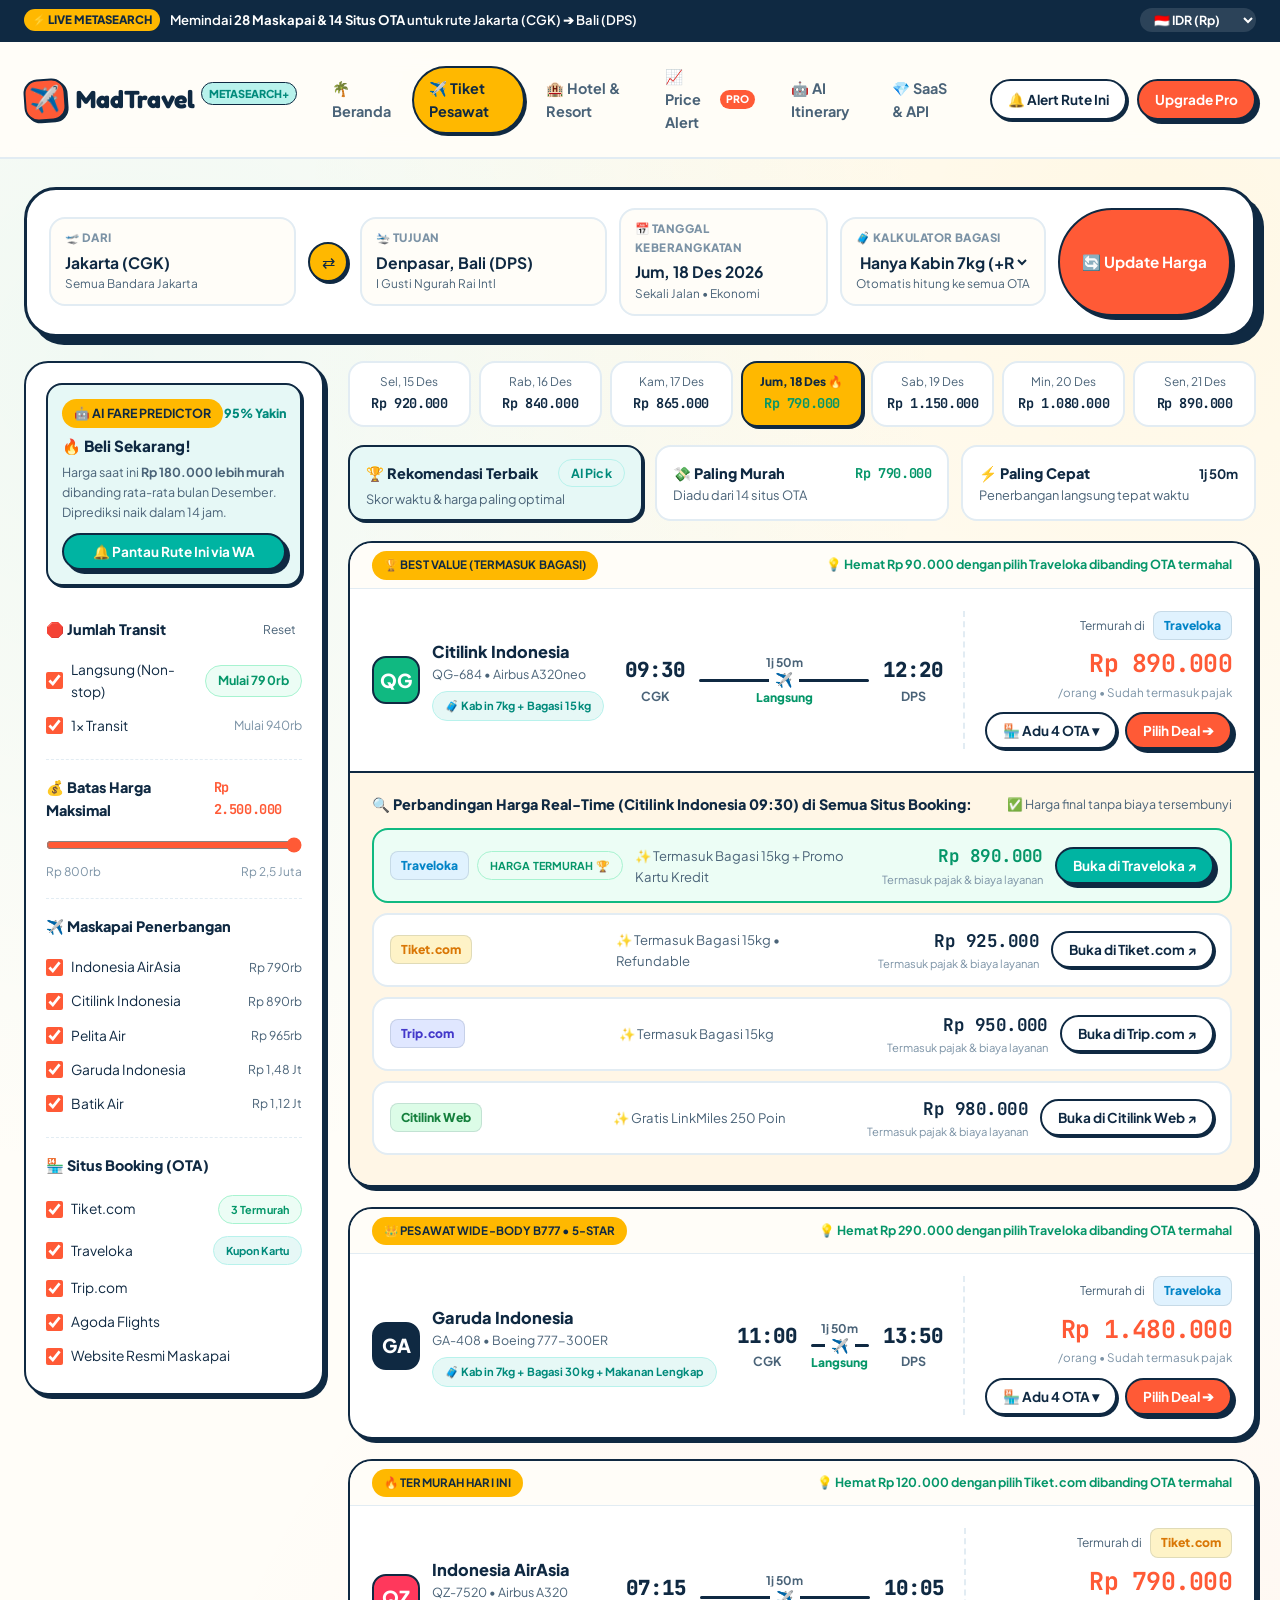
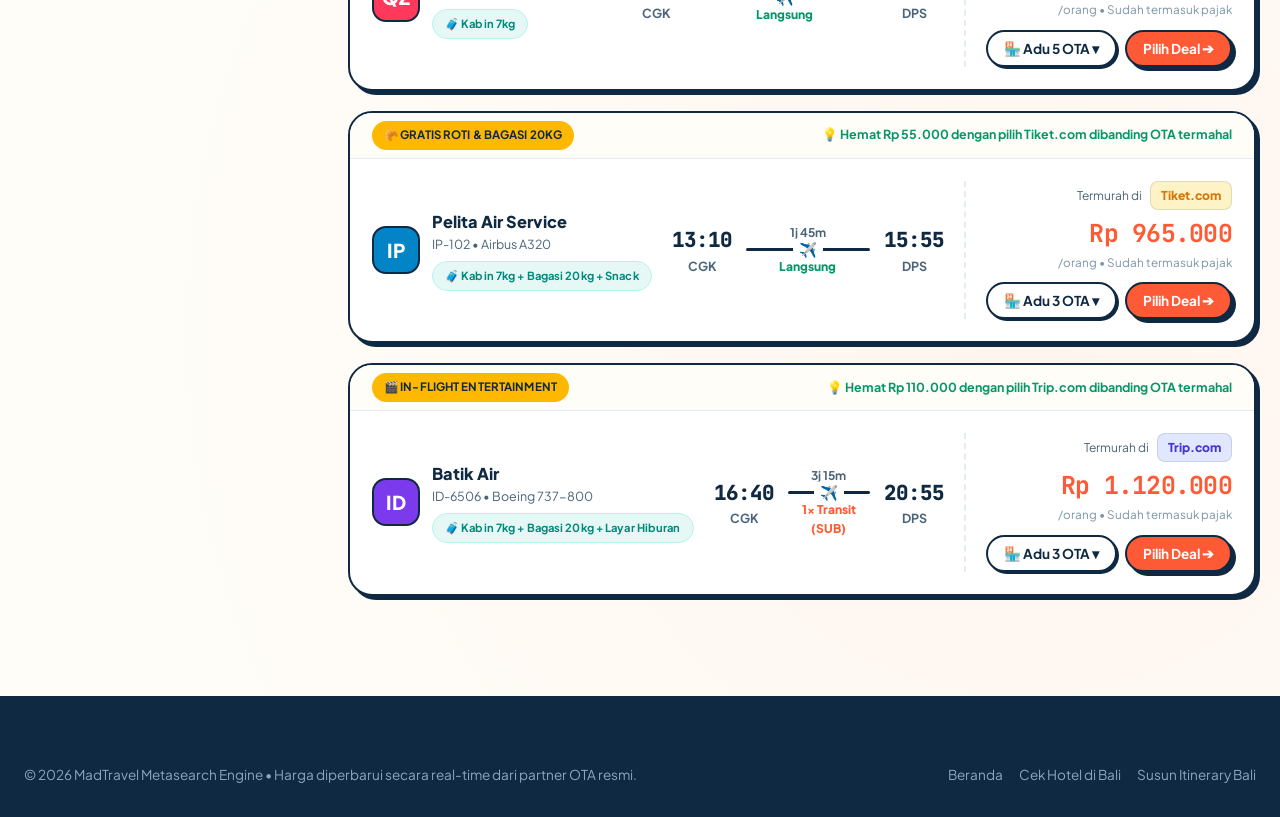
==== flights.html @ 768f6051 "feat: initial complete design of MadTravel SaaS Metasearch (Soft Neo-Brutalism & Tropical Bento UI)" ====
<!DOCTYPE html>
<html lang="id">
<head>
  <meta charset="UTF-8" />
  <meta name="viewport" content="width=device-width, initial-scale=1.0" />
  <title>Bandingkan Tiket Pesawat (Jakarta ➔ Bali) — MadTravel Metasearch</title>
  <link rel="stylesheet" href="assets/css/style.css" />
  <style>
    .flights-layout {
      display: grid;
      grid-template-columns: 300px 1fr;
      gap: 24px;
      align-items: start;
      margin-top: 24px;
    }

    /* Filter Sidebar */
    .filter-sidebar {
      background: var(--bg-card);
      border: 2px solid var(--border-bold);
      border-radius: var(--radius-lg);
      box-shadow: var(--shadow-pop);
      padding: 20px;
      position: sticky;
      top: 90px;
    }

    .filter-group {
      padding: 16px 0;
      border-bottom: 1.5px dashed var(--border-color);
    }

    .filter-group:last-child {
      border-bottom: none;
      padding-bottom: 0;
    }

    .filter-title {
      font-weight: 800;
      font-size: 0.9rem;
      margin-bottom: 12px;
      display: flex;
      justify-content: space-between;
      align-items: center;
    }

    .check-row {
      display: flex;
      align-items: center;
      justify-content: space-between;
      padding: 6px 0;
      font-size: 0.86rem;
      cursor: pointer;
    }

    .check-row input[type="checkbox"] {
      width: 17px;
      height: 17px;
      accent-color: var(--coral);
      cursor: pointer;
    }

    /* Date Price Ribbon */
    .date-strip {
      display: grid;
      grid-template-columns: repeat(7, 1fr);
      gap: 8px;
      margin-bottom: 18px;
    }

    .date-pill {
      background: var(--bg-card);
      border: 2px solid var(--border-color);
      border-radius: var(--radius-md);
      padding: 10px 8px;
      text-align: center;
      cursor: pointer;
      transition: var(--transition);
    }

    .date-pill:hover {
      border-color: var(--border-bold);
      transform: translateY(-2px);
    }

    .date-pill.active {
      background: var(--sunny);
      border-color: var(--border-bold);
      box-shadow: var(--shadow-pop-sm);
    }

    /* Sort Tabs */
    .sort-bar {
      display: grid;
      grid-template-columns: repeat(3, 1fr);
      gap: 12px;
      margin-bottom: 20px;
    }

    .sort-card {
      background: var(--bg-card);
      border: 2px solid var(--border-color);
      border-radius: var(--radius-md);
      padding: 12px 16px;
      cursor: pointer;
      transition: var(--transition);
      text-align: left;
    }

    .sort-card.active {
      background: var(--bg-ocean-tint);
      border: 2px solid var(--border-bold);
      box-shadow: var(--shadow-pop-sm);
    }

    /* Flight Result Card */
    .flight-card {
      background: var(--bg-card);
      border: 2px solid var(--border-bold);
      border-radius: var(--radius-lg);
      box-shadow: var(--shadow-pop);
      margin-bottom: 20px;
      overflow: hidden;
      transition: var(--transition-smooth);
    }

    .flight-main {
      display: grid;
      grid-template-columns: 1.1fr 1.5fr 1.2fr;
      gap: 20px;
      padding: 22px;
      align-items: center;
    }

    .airline-logo-box {
      width: 48px;
      height: 48px;
      border-radius: 14px;
      border: 2px solid var(--border-bold);
      display: flex;
      align-items: center;
      justify-content: center;
      font-weight: 800;
      font-size: 1.2rem;
      flex-shrink: 0;
    }

    .route-timeline {
      display: flex;
      align-items: center;
      gap: 14px;
    }

    .route-line {
      flex: 1;
      text-align: center;
      position: relative;
    }

    .route-line-bar {
      height: 3px;
      background: var(--border-bold);
      border-radius: 99px;
      position: relative;
      margin: 6px 0;
    }

    .route-line-bar::after {
      content: '✈️';
      position: absolute;
      top: 50%;
      left: 50%;
      transform: translate(-50%, -50%);
      background: var(--bg-card);
      padding: 0 6px;
      font-size: 0.9rem;
    }

    .ota-deal-box {
      border-left: 2px dashed var(--border-color);
      padding-left: 20px;
      display: flex;
      flex-direction: column;
      align-items: flex-end;
      justify-content: center;
    }

    /* Expandable Multi-OTA Matrix Drawer */
    .ota-drawer {
      display: none;
      background: var(--bg-sand-alt);
      border-top: 2px solid var(--border-bold);
      padding: 20px 22px;
    }

    .ota-drawer.open {
      display: block;
    }

    .ota-matrix-row {
      background: var(--bg-card);
      border: 2px solid var(--border-color);
      border-radius: var(--radius-md);
      padding: 12px 16px;
      display: grid;
      grid-template-columns: 1.2fr 1.3fr 1fr auto;
      align-items: center;
      gap: 12px;
      margin-bottom: 10px;
    }

    .ota-matrix-row.cheapest {
      border-color: var(--lime);
      background: var(--bg-lime-tint);
    }

    @media (max-width: 980px) {
      .flights-layout {
        grid-template-columns: 1fr;
      }
      .filter-sidebar {
        position: static;
      }
      .flight-main {
        grid-template-columns: 1fr;
      }
      .ota-deal-box {
        border-left: none;
        border-top: 2px dashed var(--border-color);
        padding-left: 0;
        padding-top: 16px;
        align-items: stretch;
      }
      .date-strip {
        grid-template-columns: repeat(4, 1fr);
      }
      .ota-matrix-row {
        grid-template-columns: 1fr;
      }
    }
  </style>
</head>
<body>

  <!-- Top Bar -->
  <div class="top-promo-bar">
    <div class="container top-promo-inner">
      <div class="promo-ticker">
        <span class="promo-pill">⚡ LIVE METASEARCH</span>
        <span>Memindai <strong>28 Maskapai & 14 Situs OTA</strong> untuk rute Jakarta (CGK) ➔ Bali (DPS)</span>
      </div>
      <div class="top-promo-utils">
        <select class="util-select currency-selector" aria-label="Pilih Mata Uang">
          <option value="IDR">🇮🇩 IDR (Rp)</option>
          <option value="USD">🇺🇸 USD ($)</option>
          <option value="SGD">🇸🇬 SGD (S$)</option>
          <option value="MYR">🇲🇾 MYR (RM)</option>
        </select>
      </div>
    </div>
  </div>

  <!-- Navbar -->
  <header class="navbar">
    <div class="container navbar-inner">
      <a href="index.html" class="brand-logo">
        <div class="brand-icon">✈️</div>
        <span>MadTravel</span>
        <span class="brand-tag">METASEARCH+</span>
      </a>

      <nav class="nav-links" id="nav-links">
        <a href="index.html" class="nav-link">🌴 Beranda</a>
        <a href="flights.html" class="nav-link active">✈️ Tiket Pesawat</a>
        <a href="hotels.html" class="nav-link">🏨 Hotel & Resort</a>
        <a href="price-alerts.html" class="nav-link">📈 Price Alert <span class="nav-badge">PRO</span></a>
        <a href="ai-planner.html" class="nav-link">🤖 AI Itinerary</a>
        <a href="pricing.html" class="nav-link">💎 SaaS & API</a>
      </nav>

      <div class="nav-actions">
        <a href="price-alerts.html" class="btn btn-outline btn-sm">🔔 Alert Rute Ini</a>
        <a href="pricing.html" class="btn btn-primary btn-sm">Upgrade Pro</a>
        <button class="mobile-menu-btn" id="mobile-menu-btn">☰</button>
      </div>
    </div>
  </header>

  <main class="container" style="padding-top: 28px;">
    <!-- Compact Modify Search Header -->
    <div class="metasearch-box" style="padding: 18px 22px;">
      <form id="flight-search-form" onsubmit="event.preventDefault(); showToast('Memperbarui Metasearch...', 'Harga terbaru dari 14 OTA berhasil disinkronkan!', 'turquoise');">
        <div class="search-Input-grid">
          <div class="search-field">
            <div class="search-field-label">🛫 Dari</div>
            <input type="text" class="search-field-input" data-field="origin" value="Jakarta (CGK)" />
            <div class="search-field-sub" data-sub="origin">Semua Bandara Jakarta</div>
          </div>
          <button type="button" class="swap-route-btn" title="Tukar Rute">⇄</button>
          <div class="search-field">
            <div class="search-field-label">🛬 Tujuan</div>
            <input type="text" class="search-field-input" data-field="destination" value="Denpasar, Bali (DPS)" />
            <div class="search-field-sub" data-sub="destination">I Gusti Ngurah Rai Intl</div>
          </div>
          <div class="search-field">
            <div class="search-field-label">📅 Tanggal Keberangkatan</div>
            <input type="text" class="search-field-input" value="Jum, 18 Des 2026" />
            <div class="search-field-sub">Sekali Jalan • Ekonomi</div>
          </div>
          <div class="search-field">
            <div class="search-field-label">🧳 Kalkulator Bagasi</div>
            <select id="baggage-select" class="search-field-input" style="background:transparent; cursor:pointer;">
              <option value="0">Hanya Kabin 7kg (+Rp 0)</option>
              <option value="185000">Tambah Bagasi 20kg (+Rp 185rb)</option>
              <option value="310000">Tambah Bagasi 30kg (+Rp 310rb)</option>
            </select>
            <div class="search-field-sub">Otomatis hitung ke semua OTA</div>
          </div>
          <button type="submit" class="btn btn-primary" style="height: 100%; min-height: 62px;">🔄 Update Harga</button>
        </div>
      </form>
    </div>

    <div class="flights-layout">
      <!-- Left Filter Sidebar -->
      <aside class="filter-sidebar">
        <!-- AI Buy or Wait Predictor Card -->
        <div style="background: var(--bg-ocean-tint); border: 2px solid var(--border-bold); border-radius: var(--radius-md); padding: 14px; margin-bottom: 16px; box-shadow: var(--shadow-pop-sm);">
          <div class="flex items-center justify-between" style="margin-bottom: 6px;">
            <span class="badge badge-sunny">🤖 AI FARE PREDICTOR</span>
            <span style="font-weight: 800; font-size: 0.78rem; color: var(--turquoise-dark);">95% Yakin</span>
          </div>
          <div style="font-weight: 800; font-size: 0.95rem; margin-bottom: 4px;">🔥 Beli Sekarang!</div>
          <p style="font-size: 0.78rem; color: var(--text-slate); margin-bottom: 10px;">
            Harga saat ini <strong>Rp 180.000 lebih murah</strong> dibanding rata-rata bulan Desember. Diprediksi naik dalam 14 jam.
          </p>
          <button class="btn btn-turquoise btn-sm" style="width: 100%;" onclick="showToast('WhatsApp Alert Aktif!', 'Kami akan memberi tahu Anda jika harga rute CGK-DPS berubah.', 'lime')">
            🔔 Pantau Rute Ini via WA
          </button>
        </div>

        <!-- Filter: Transit -->
        <div class="filter-group">
          <div class="filter-title">
            <span>🛑 Jumlah Transit</span>
            <button class="btn-ghost" style="font-size: 0.75rem; padding: 2px 6px;" onclick="resetFlightFilters()">Reset</button>
          </div>
          <label class="check-row">
            <span class="flex items-center gap-2"><input type="checkbox" class="filter-stop" value="direct" checked /> Langsung (Non-stop)</span>
            <span class="badge badge-lime">Mulai 790rb</span>
          </label>
          <label class="check-row">
            <span class="flex items-center gap-2"><input type="checkbox" class="filter-stop" value="1stop" checked /> 1x Transit</span>
            <span style="font-size: 0.78rem; color: var(--text-muted);">Mulai 940rb</span>
          </label>
        </div>

        <!-- Filter: Max Price Range -->
        <div class="filter-group">
          <div class="filter-title">
            <span>💰 Batas Harga Maksimal</span>
            <span id="price-slider-label" class="text-price" style="color: var(--coral); font-size: 0.85rem;">Rp 2.500.000</span>
          </div>
          <input type="range" id="price-range-slider" min="800000" max="2500000" step="50000" value="2500000" style="width: 100%; accent-color: var(--coral); cursor: pointer;" />
          <div class="flex justify-between" style="font-size: 0.74rem; color: var(--text-muted); margin-top: 4px;">
            <span>Rp 800rb</span>
            <span>Rp 2,5 Juta</span>
          </div>
        </div>

        <!-- Filter: Airlines -->
        <div class="filter-group">
          <div class="filter-title">✈️ Maskapai Penerbangan</div>
          <label class="check-row">
            <span class="flex items-center gap-2"><input type="checkbox" class="filter-airline" value="AirAsia" checked /> Indonesia AirAsia</span>
            <span style="font-size: 0.76rem; color: var(--text-slate);">Rp 790rb</span>
          </label>
          <label class="check-row">
            <span class="flex items-center gap-2"><input type="checkbox" class="filter-airline" value="Citilink" checked /> Citilink Indonesia</span>
            <span style="font-size: 0.76rem; color: var(--text-slate);">Rp 890rb</span>
          </label>
          <label class="check-row">
            <span class="flex items-center gap-2"><input type="checkbox" class="filter-airline" value="Pelita" checked /> Pelita Air</span>
            <span style="font-size: 0.76rem; color: var(--text-slate);">Rp 965rb</span>
          </label>
          <label class="check-row">
            <span class="flex items-center gap-2"><input type="checkbox" class="filter-airline" value="Garuda" checked /> Garuda Indonesia</span>
            <span style="font-size: 0.76rem; color: var(--text-slate);">Rp 1,48 Jt</span>
          </label>
          <label class="check-row">
            <span class="flex items-center gap-2"><input type="checkbox" class="filter-airline" value="Batik" checked /> Batik Air</span>
            <span style="font-size: 0.76rem; color: var(--text-slate);">Rp 1,12 Jt</span>
          </label>
        </div>

        <!-- Filter: Situs OTA -->
        <div class="filter-group">
          <div class="filter-title">🏪 Situs Booking (OTA)</div>
          <label class="check-row">
            <span class="flex items-center gap-2"><input type="checkbox" checked /> Tiket.com</span>
            <span class="badge badge-lime" style="font-size:0.68rem;">3 Termurah</span>
          </label>
          <label class="check-row">
            <span class="flex items-center gap-2"><input type="checkbox" checked /> Traveloka</span>
            <span class="badge badge-turquoise" style="font-size:0.68rem;">Kupon Kartu</span>
          </label>
          <label class="check-row">
            <span class="flex items-center gap-2"><input type="checkbox" checked /> Trip.com</span>
          </label>
          <label class="check-row">
            <span class="flex items-center gap-2"><input type="checkbox" checked /> Agoda Flights</span>
          </label>
          <label class="check-row">
            <span class="flex items-center gap-2"><input type="checkbox" checked /> Website Resmi Maskapai</span>
          </label>
        </div>
      </aside>

      <!-- Right Main Results Column -->
      <section>
        <!-- 7-Day Cheapest Date Ribbon -->
        <div class="date-strip" id="date-strip">
          <div class="date-pill" onclick="selectDatePill(this)">
            <div style="font-size: 0.74rem; color: var(--text-slate);">Sel, 15 Des</div>
            <div class="text-price" style="font-size: 0.85rem; margin-top: 2px;" data-idr="920000">Rp 920.000</div>
          </div>
          <div class="date-pill" onclick="selectDatePill(this)">
            <div style="font-size: 0.74rem; color: var(--text-slate);">Rab, 16 Des</div>
            <div class="text-price" style="font-size: 0.85rem; margin-top: 2px;" data-idr="840000">Rp 840.000</div>
          </div>
          <div class="date-pill" onclick="selectDatePill(this)">
            <div style="font-size: 0.74rem; color: var(--text-slate);">Kam, 17 Des</div>
            <div class="text-price" style="font-size: 0.85rem; margin-top: 2px;" data-idr="865000">Rp 865.000</div>
          </div>
          <div class="date-pill active" onclick="selectDatePill(this)">
            <div style="font-size: 0.74rem; font-weight: 800;">Jum, 18 Des 🔥</div>
            <div class="text-price" style="font-size: 0.85rem; color: var(--lime-dark); margin-top: 2px;" data-idr="790000">Rp 790.000</div>
          </div>
          <div class="date-pill" onclick="selectDatePill(this)">
            <div style="font-size: 0.74rem; color: var(--text-slate);">Sab, 19 Des</div>
            <div class="text-price" style="font-size: 0.85rem; margin-top: 2px;" data-idr="1150000">Rp 1.150.000</div>
          </div>
          <div class="date-pill" onclick="selectDatePill(this)">
            <div style="font-size: 0.74rem; color: var(--text-slate);">Min, 20 Des</div>
            <div class="text-price" style="font-size: 0.85rem; margin-top: 2px;" data-idr="1080000">Rp 1.080.000</div>
          </div>
          <div class="date-pill" onclick="selectDatePill(this)">
            <div style="font-size: 0.74rem; color: var(--text-slate);">Sen, 21 Des</div>
            <div class="text-price" style="font-size: 0.85rem; margin-top: 2px;" data-idr="890000">Rp 890.000</div>
          </div>
        </div>

        <!-- Sort Cards (Termurah / Terbaik / Tercepat) -->
        <div class="sort-bar">
          <button class="sort-card active" data-sort="best" onclick="sortFlights('best', this)">
            <div class="flex justify-between items-center">
              <span style="font-weight: 800; font-size: 0.9rem;">🏆 Rekomendasi Terbaik</span>
              <span class="badge badge-turquoise">AI Pick</span>
            </div>
            <div style="font-size: 0.8rem; color: var(--text-slate); margin-top: 4px;">Skor waktu & harga paling optimal</div>
          </button>

          <button class="sort-card" data-sort="cheapest" onclick="sortFlights('cheapest', this)">
            <div class="flex justify-between items-center">
              <span style="font-weight: 800; font-size: 0.9rem;">💸 Paling Murah</span>
              <span class="text-price" style="color: var(--lime-dark); font-size: 0.85rem;" data-idr="790000">Rp 790.000</span>
            </div>
            <div style="font-size: 0.8rem; color: var(--text-slate); margin-top: 4px;">Diadu dari 14 situs OTA</div>
          </button>

          <button class="sort-card" data-sort="fastest" onclick="sortFlights('fastest', this)">
            <div class="flex justify-between items-center">
              <span style="font-weight: 800; font-size: 0.9rem;">⚡ Paling Cepat</span>
              <span style="font-weight: 700; font-size: 0.82rem;">1j 50m</span>
            </div>
            <div style="font-size: 0.8rem; color: var(--text-slate); margin-top: 4px;">Penerbangan langsung tepat waktu</div>
          </button>
        </div>

        <!-- Dynamic Flight Cards Container -->
        <div id="flight-results-list"></div>
      </section>
    </div>
  </main>

  <footer class="footer">
    <div class="container footer-bottom" style="border-top: none; padding-top: 0;">
      <div>© 2026 MadTravel Metasearch Engine • Harga diperbarui secara real-time dari partner OTA resmi.</div>
      <div class="flex gap-4">
        <a href="index.html">Beranda</a>
        <a href="hotels.html">Cek Hotel di Bali</a>
        <a href="ai-planner.html">Susun Itinerary Bali</a>
      </div>
    </div>
  </footer>

  <script src="assets/js/app.js"></script>
  <script>
    const flightsCatalog = [
      {
        id: 'fl-1',
        airline: 'AirAsia',
        airlineFull: 'Indonesia AirAsia',
        flightCode: 'QZ-7520 • Airbus A320',
        badgeColor: '#FF385C',
        logoText: 'QZ',
        depTime: '07:15',
        arrTime: '10:05',
        durationMin: 110,
        durationText: '1j 50m',
        stopType: 'direct',
        stopText: 'Langsung',
        baggageIncluded: 'Kabin 7kg',
        score: 96,
        tag: '🔥 TERMURAH HARI INI',
        otas: [
          { name: 'Tiket.com', style: 'ota-tiket', basePrice: 790000, perk: 'Gratis Kupon TixPoint + Instan e-Tiket', cheapest: true },
          { name: 'AirAsia MOVE', style: 'ota-direct', basePrice: 815000, perk: 'Harga Resmi Maskapai • Bisa Pilih Kursi' },
          { name: 'Traveloka', style: 'ota-traveloka', basePrice: 845000, perk: 'Bisa PayLater & Cicilan 0%' },
          { name: 'Trip.com', style: 'ota-trip', basePrice: 880000, perk: 'Termasuk Asuransi Keterlambatan' },
          { name: 'Agoda Flights', style: 'ota-agoda', basePrice: 910000, perk: 'Diskon Bundling Hotel Bali 15%' }
        ]
      },
      {
        id: 'fl-2',
        airline: 'Citilink',
        airlineFull: 'Citilink Indonesia',
        flightCode: 'QG-684 • Airbus A320neo',
        badgeColor: '#10B981',
        logoText: 'QG',
        depTime: '09:30',
        arrTime: '12:20',
        durationMin: 110,
        durationText: '1j 50m',
        stopType: 'direct',
        stopText: 'Langsung',
        baggageIncluded: 'Kabin 7kg + Bagasi 15kg',
        score: 99,
        tag: '🏆 BEST VALUE (TERMASUK BAGASI)',
        otas: [
          { name: 'Traveloka', style: 'ota-traveloka', basePrice: 890000, perk: 'Termasuk Bagasi 15kg + Promo Kartu Kredit', cheapest: true },
          { name: 'Tiket.com', style: 'ota-tiket', basePrice: 925000, perk: 'Termasuk Bagasi 15kg • Refundable' },
          { name: 'Trip.com', style: 'ota-trip', basePrice: 950000, perk: 'Termasuk Bagasi 15kg' },
          { name: 'Citilink Web', style: 'ota-direct', basePrice: 980000, perk: 'Gratis LinkMiles 250 Poin' }
        ]
      },
      {
        id: 'fl-3',
        airline: 'Pelita',
        airlineFull: 'Pelita Air Service',
        flightCode: 'IP-102 • Airbus A320',
        badgeColor: '#0284C7',
        logoText: 'IP',
        depTime: '13:10',
        arrTime: '15:55',
        durationMin: 105,
        durationText: '1j 45m',
        stopType: 'direct',
        stopText: 'Langsung',
        baggageIncluded: 'Kabin 7kg + Bagasi 20kg + Snack',
        score: 95,
        tag: '🥐 GRATIS ROTI & BAGASI 20KG',
        otas: [
          { name: 'Tiket.com', style: 'ota-tiket', basePrice: 965000, perk: 'Termasuk Bagasi 20kg + Snack Hangat', cheapest: true },
          { name: 'Traveloka', style: 'ota-traveloka', basePrice: 990000, perk: 'Termasuk Bagasi 20kg + Reschedule Mudah' },
          { name: 'Pelita Direct', style: 'ota-direct', basePrice: 1020000, perk: 'Bebas Pilih Kursi Baris Depan' }
        ]
      },
      {
        id: 'fl-4',
        airline: 'Batik',
        airlineFull: 'Batik Air',
        flightCode: 'ID-6506 • Boeing 737-800',
        badgeColor: '#7C3AED',
        logoText: 'ID',
        depTime: '16:40',
        arrTime: '20:55',
        durationMin: 195,
        durationText: '3j 15m',
        stopType: '1stop',
        stopText: '1x Transit (SUB)',
        baggageIncluded: 'Kabin 7kg + Bagasi 20kg + Layar Hiburan',
        score: 84,
        tag: '🎬 IN-FLIGHT ENTERTAINMENT',
        otas: [
          { name: 'Trip.com', style: 'ota-trip', basePrice: 1120000, perk: 'Harga Promo Flash Sale Sore', cheapest: true },
          { name: 'Traveloka', style: 'ota-traveloka', basePrice: 1185000, perk: 'Termasuk Bagasi 20kg' },
          { name: 'Agoda Flights', style: 'ota-agoda', basePrice: 1230000, perk: 'Cashback AgodaCash Rp 50rb' }
        ]
      },
      {
        id: 'fl-5',
        airline: 'Garuda',
        airlineFull: 'Garuda Indonesia',
        flightCode: 'GA-408 • Boeing 777-300ER',
        badgeColor: '#0F2942',
        logoText: 'GA',
        depTime: '11:00',
        arrTime: '13:50',
        durationMin: 110,
        durationText: '1j 50m',
        stopType: 'direct',
        stopText: 'Langsung',
        baggageIncluded: 'Kabin 7kg + Bagasi 30kg + Makanan Lengkap',
        score: 98,
        tag: '👑 PESAWAT WIDE-BODY B777 • 5-STAR',
        otas: [
          { name: 'Traveloka', style: 'ota-traveloka', basePrice: 1480000, perk: 'Hemat Rp 290rb dari Harga Normal!', cheapest: true },
          { name: 'Garuda Direct', style: 'ota-direct', basePrice: 1560000, perk: '+800 GarudaMiles • Bebas Pilih Kursi' },
          { name: 'Tiket.com', style: 'ota-tiket', basePrice: 1595000, perk: 'Gratis Akses Lounge Bandara CGK' },
          { name: 'Trip.com', style: 'ota-trip', basePrice: 1770000, perk: 'Full Refundable Ticket' }
        ]
      }
    ];

    let currentSort = 'best';

    function renderFlights() {
      const container = document.getElementById('flight-results-list');
      if (!container) return;

      const baggageAdd = parseInt(document.getElementById('baggage-select')?.value || '0', 10);
      const maxPrice = parseInt(document.getElementById('price-range-slider')?.value || '2500000', 10);
      const checkedStops = Array.from(document.querySelectorAll('.filter-stop:checked')).map(i => i.value);
      const checkedAirlines = Array.from(document.querySelectorAll('.filter-airline:checked')).map(i => i.value);

      let filtered = flightsCatalog.filter(fl => {
        const lowest = fl.otas[0].basePrice + baggageAdd;
        return lowest <= maxPrice &&
               checkedStops.includes(fl.stopType) &&
               checkedAirlines.includes(fl.airline);
      });

      if (currentSort === 'cheapest') {
        filtered.sort((a, b) => a.otas[0].basePrice - b.otas[0].basePrice);
      } else if (currentSort === 'fastest') {
        filtered.sort((a, b) => a.durationMin - b.durationMin);
      } else {
        filtered.sort((a, b) => b.score - a.score);
      }

      if (filtered.length === 0) {
        container.innerHTML = `
          <div class="card-pop" style="text-align:center; padding: 48px 24px;">
            <div style="font-size: 3rem;">🏖️</div>
            <h3 class="title-h3" style="margin: 10px 0;">Tidak Ada Penerbangan yang Sesuai Filter</h3>
            <p style="color: var(--text-slate); margin-bottom: 18px;">Coba naikkan batas harga maksimal atau aktifkan kembali semua maskapai.</p>
            <button class="btn btn-primary btn-sm" onclick="resetFlightFilters()">Reset Semua Filter</button>
          </div>
        `;
        return;
      }

      container.innerHTML = filtered.map((fl, idx) => {
        const bestOta = fl.otas[0];
        const highestOta = fl.otas[fl.otas.length - 1];
        const lowestTotal = bestOta.basePrice + baggageAdd;
        const savings = (highestOta.basePrice - bestOta.basePrice);

        return `
          <article class="flight-card">
            <div style="background: var(--bg-sand); border-bottom: 1.5px solid var(--border-color); padding: 8px 22px; display: flex; justify-content: space-between; align-items: center; flex-wrap: wrap; gap: 8px;">
              <span class="badge badge-sunny" style="font-size: 0.72rem;">${fl.tag}</span>
              <span style="font-size: 0.78rem; font-weight: 700; color: var(--lime-dark);">
                💡 Hemat <strong>${formatMoney(savings)}</strong> dengan pilih ${bestOta.name} dibanding OTA termahal
              </span>
            </div>

            <div class="flight-main">
              <!-- Airline Info -->
              <div class="flex items-center gap-3">
                <div class="airline-logo-box" style="background: ${fl.badgeColor}; color: white;">
                  ${fl.logoText}
                </div>
                <div>
                  <div style="font-weight: 800; font-size: 1.02rem;">${fl.airlineFull}</div>
                  <div style="font-size: 0.78rem; color: var(--text-slate);">${fl.flightCode}</div>
                  <div class="badge badge-turquoise" style="margin-top: 6px; font-size: 0.7rem;">🧳 ${fl.baggageIncluded}</div>
                </div>
              </div>

              <!-- Timeline -->
              <div class="route-timeline">
                <div style="text-align: center;">
                  <div style="font-family: var(--font-mono); font-size: 1.3rem; font-weight: 800;">${fl.depTime}</div>
                  <div style="font-size: 0.78rem; font-weight: 700; color: var(--text-slate);">CGK</div>
                </div>

                <div class="route-line">
                  <div style="font-size: 0.75rem; font-weight: 700; color: var(--text-slate);">${fl.durationText}</div>
                  <div class="route-line-bar"></div>
                  <div style="font-size: 0.75rem; font-weight: 800; color: ${fl.stopType === 'direct' ? 'var(--lime-dark)' : 'var(--coral)'};">
                    ${fl.stopText}
                  </div>
                </div>

                <div style="text-align: center;">
                  <div style="font-family: var(--font-mono); font-size: 1.3rem; font-weight: 800;">${fl.arrTime}</div>
                  <div style="font-size: 0.78rem; font-weight: 700; color: var(--text-slate);">DPS</div>
                </div>
              </div>

              <!-- Best OTA Deal & Compare Button -->
              <div class="ota-deal-box">
                <div class="flex items-center gap-2" style="margin-bottom: 4px;">
                  <span style="font-size: 0.75rem; color: var(--text-slate);">Termurah di</span>
                  <span class="ota-badge ${bestOta.style}">${bestOta.name}</span>
                </div>
                <div class="text-price" style="font-size: 1.55rem; color: var(--coral);" data-idr="${lowestTotal}">
                  ${formatMoney(lowestTotal)}
                </div>
                <div style="font-size: 0.73rem; color: var(--text-muted); margin-bottom: 10px;">
                  /orang • Sudah termasuk pajak ${baggageAdd > 0 ? '& bagasi ekstra' : ''}
                </div>
                <div class="flex gap-2" style="width: 100%; justify-content: flex-end;">
                  <button class="btn btn-outline btn-sm" onclick="toggleOtaDrawer('drawer-${fl.id}', this)">
                    🏪 Adu ${fl.otas.length} OTA ▾
                  </button>
                  <button class="btn btn-primary btn-sm" onclick="showToast('Mengarahkan ke ${bestOta.name}...', 'Kode promo otomatis MadTravel berhasil diterapkan!', 'lime')">
                    Pilih Deal ➔
                  </button>
                </div>
              </div>
            </div>

            <!-- Expandable Multi-OTA Comparison Matrix -->
            <div class="ota-drawer ${idx === 0 ? 'open' : ''}" id="drawer-${fl.id}">
              <div class="flex justify-between items-center flex-wrap gap-2" style="margin-bottom: 12px;">
                <div style="font-weight: 800; font-size: 0.9rem;">
                  🔍 Perbandingan Harga Real-Time (${fl.airlineFull} ${fl.depTime}) di Semua Situs Booking:
                </div>
                <span style="font-size: 0.78rem; color: var(--text-slate);">✅ Harga final tanpa biaya tersembunyi</span>
              </div>

              ${fl.otas.map(ota => {
                const totalOta = ota.basePrice + baggageAdd;
                return `
                  <div class="ota-matrix-row ${ota.cheapest ? 'cheapest' : ''}">
                    <div class="flex items-center gap-2">
                      <span class="ota-badge ${ota.style}">${ota.name}</span>
                      ${ota.cheapest ? '<span class="badge badge-lime" style="font-size:0.68rem;">HARGA TERMURAH 🏆</span>' : ''}
                    </div>
                    <div style="font-size: 0.82rem; color: var(--text-slate);">
                      ✨ ${ota.perk}
                    </div>
                    <div style="text-align: right;">
                      <div class="text-price" style="font-size: 1.1rem; color: ${ota.cheapest ? 'var(--lime-dark)' : 'var(--text-navy)'};">
                        ${formatMoney(totalOta)}
                      </div>
                      <div style="font-size: 0.7rem; color: var(--text-muted);">Termasuk pajak & biaya layanan</div>
                    </div>
                    <div>
                      <button class="btn ${ota.cheapest ? 'btn-turquoise' : 'btn-outline'} btn-sm" onclick="showToast('Membuka ${ota.name}', 'Meneruskan detail penumpang ke halaman checkout resmi ${ota.name}.', 'turquoise')">
                        Buka di ${ota.name} ↗
                      </button>
                    </div>
                  </div>
                `;
              }).join('')}
            </div>
          </article>
        `;
      }).join('');
    }

    function toggleOtaDrawer(drawerId, btn) {
      const el = document.getElementById(drawerId);
      if (!el) return;
      el.classList.toggle('open');
      if (el.classList.contains('open')) {
        btn.innerHTML = '🏪 Tutup OTA ▴';
      } else {
        btn.innerHTML = '🏪 Adu Semua OTA ▾';
      }
    }

    function sortFlights(sortType, btnEl) {
      currentSort = sortType;
      document.querySelectorAll('.sort-card').forEach(c => c.classList.remove('active'));
      if (btnEl) btnEl.classList.add('active');
      renderFlights();
    }

    function selectDatePill(el) {
      document.querySelectorAll('.date-pill').forEach(p => p.classList.remove('active'));
      el.classList.add('active');
      renderFlights();
      showToast('Tanggal Diperbarui', 'Menampilkan perbandingan harga dari 14 OTA untuk tanggal pilihan.', 'sunny');
    }

    function resetFlightFilters() {
      document.querySelectorAll('.filter-stop, .filter-airline').forEach(cb => cb.checked = true);
      const slider = document.getElementById('price-range-slider');
      if (slider) {
        slider.value = 2500000;
        document.getElementById('price-slider-label').textContent = formatMoney(2500000);
      }
      renderFlights();
    }

    document.addEventListener('DOMContentLoaded', () => {
      renderFlights();

      document.getElementById('baggage-select')?.addEventListener('change', () => {
        renderFlights();
        showToast('Kalkulator Bagasi Diperbarui', 'Seluruh harga OTA telah dihitung ulang dengan tambahan bagasi.', 'turquoise');
      });

      document.getElementById('price-range-slider')?.addEventListener('input', (e) => {
        document.getElementById('price-slider-label').textContent = formatMoney(parseInt(e.target.value, 10));
        renderFlights();
      });

      document.querySelectorAll('.filter-stop, .filter-airline').forEach(cb => {
        cb.addEventListener('change', renderFlights);
      });

      window.onCurrencyChanged = () => {
        renderFlights();
      };
    });
  </script>
</body>
</html>
---- assets/css/style.css ----
/* ==========================================================================
   MadTravel — Tropical Vibrant & Playful Travel Metasearch SaaS
   Design System & Global Stylesheet (Native CSS)
   ========================================================================== */

@import url('https://fonts.googleapis.com/css2?family=Fredoka:wght@500;600;700&family=JetBrains+Mono:wght@500;600;700&family=Plus+Jakarta+Sans:wght@400;500;600;700;800&display=swap');

:root {
  /* Color Palette - Tropical Vibrant & Playful */
  --bg-sand: #FFFDF8;
  --bg-sand-alt: #FFF6E6;
  --bg-card: #FFFFFF;
  --bg-ocean-tint: #E6F8F6;
  --bg-coral-tint: #FFF0EB;
  --bg-lime-tint: #ECFDF5;
  --bg-sunny-tint: #FEF9C3;

  --text-navy: #0F2942;
  --text-slate: #4A6378;
  --text-muted: #7C93A6;
  --text-white: #FFFFFF;

  --coral: #FF5A36;
  --coral-hover: #E84622;
  --coral-light: #FFD6CC;

  --turquoise: #00B4A2;
  --turquoise-dark: #008A7B;
  --turquoise-light: #B8F2EC;

  --sunny: #FFB800;
  --sunny-dark: #D99B00;
  --sunny-light: #FFF0B3;

  --lime: #10B981;
  --lime-dark: #059669;

  --purple-play: #7C3AED;
  --purple-tint: #F3E8FF;

  /* Borders & Shadows */
  --border-color: #E2ECF3;
  --border-bold: #0F2942;
  --shadow-soft: 0 10px 30px -5px rgba(15, 41, 66, 0.07);
  --shadow-hover: 0 18px 35px -5px rgba(15, 41, 66, 0.12);
  --shadow-pop: 4px 4px 0px #0F2942;
  --shadow-pop-sm: 2px 2px 0px #0F2942;
  --shadow-pop-coral: 4px 4px 0px #FF5A36;
  --shadow-pop-turquoise: 4px 4px 0px #00B4A2;

  /* Radii */
  --radius-sm: 10px;
  --radius-md: 16px;
  --radius-lg: 24px;
  --radius-xl: 32px;
  --radius-pill: 9999px;

  /* Typography */
  --font-display: 'Fredoka', 'Plus Jakarta Sans', sans-serif;
  --font-sans: 'Plus Jakarta Sans', -apple-system, BlinkMacSystemFont, sans-serif;
  --font-mono: 'JetBrains Mono', monospace;

  /* Transitions */
  --transition: all 0.22s cubic-bezier(0.34, 1.56, 0.64, 1);
  --transition-smooth: all 0.25s ease;
}

/* ==========================================================================
   Reset & Base
   ========================================================================== */
*, *::before, *::after {
  box-sizing: border-box;
  margin: 0;
  padding: 0;
}

html {
  scroll-behavior: smooth;
  font-size: 16px;
}

body {
  font-family: var(--font-sans);
  background-color: var(--bg-sand);
  color: var(--text-navy);
  line-height: 1.6;
  overflow-x: hidden;
  background-image: 
    radial-gradient(circle at 10% 15%, rgba(0, 180, 162, 0.06) 0%, transparent 35%),
    radial-gradient(circle at 90% 10%, rgba(255, 184, 0, 0.08) 0%, transparent 35%),
    radial-gradient(circle at 80% 80%, rgba(255, 90, 54, 0.05) 0%, transparent 40%);
}

a {
  color: inherit;
  text-decoration: none;
}

ul, ol {
  list-style: none;
}

img, svg {
  display: block;
  max-width: 100%;
}

button, input, select, textarea {
  font-family: inherit;
  font-size: inherit;
  color: inherit;
  border: none;
  background: none;
  outline: none;
}

button {
  cursor: pointer;
}

/* ==========================================================================
   Layout & Containers
   ========================================================================== */
.container {
  width: 100%;
  max-width: 1280px;
  margin: 0 auto;
  padding: 0 24px;
}

.section {
  padding: 72px 0;
}

.section-sm {
  padding: 40px 0;
}

.grid-2 {
  display: grid;
  grid-template-columns: repeat(2, 1fr);
  gap: 24px;
}

.grid-3 {
  display: grid;
  grid-template-columns: repeat(3, 1fr);
  gap: 24px;
}

.grid-4 {
  display: grid;
  grid-template-columns: repeat(4, 1fr);
  gap: 24px;
}

.flex { display: flex; }
.flex-col { display: flex; flex-direction: column; }
.items-center { align-items: center; }
.items-start { align-items: flex-start; }
.justify-between { justify-content: space-between; }
.justify-center { justify-content: center; }
.gap-1 { gap: 4px; }
.gap-2 { gap: 8px; }
.gap-3 { gap: 12px; }
.gap-4 { gap: 16px; }
.gap-6 { gap: 24px; }
.gap-8 { gap: 32px; }
.flex-wrap { flex-wrap: wrap; }

/* ==========================================================================
   Typography & Badges
   ========================================================================== */
.title-display {
  font-family: var(--font-display);
  font-size: clamp(2.2rem, 4vw, 3.5rem);
  font-weight: 700;
  line-height: 1.15;
  letter-spacing: -0.02em;
  color: var(--text-navy);
}

.title-h1 {
  font-family: var(--font-display);
  font-size: clamp(1.85rem, 3vw, 2.75rem);
  font-weight: 700;
  line-height: 1.2;
}

.title-h2 {
  font-family: var(--font-display);
  font-size: clamp(1.5rem, 2.5vw, 2.15rem);
  font-weight: 700;
  line-height: 1.25;
}

.title-h3 {
  font-family: var(--font-display);
  font-size: 1.3rem;
  font-weight: 600;
  line-height: 1.3;
}

.text-price {
  font-family: var(--font-mono);
  font-weight: 700;
  letter-spacing: -0.03em;
}

.highlight-coral {
  color: var(--coral);
  position: relative;
  display: inline-block;
}

.highlight-turquoise {
  color: var(--turquoise-dark);
}

.highlight-pill {
  background: var(--sunny);
  color: var(--text-navy);
  padding: 2px 14px;
  border-radius: var(--radius-pill);
  border: 2px solid var(--border-bold);
  box-shadow: var(--shadow-pop-sm);
  display: inline-block;
  transform: rotate(-1.5deg);
}

/* Badges */
.badge {
  display: inline-flex;
  align-items: center;
  gap: 6px;
  padding: 5px 12px;
  border-radius: var(--radius-pill);
  font-size: 0.78rem;
  font-weight: 700;
  letter-spacing: 0.01em;
  white-space: nowrap;
}

.badge-pop {
  border: 2px solid var(--border-bold);
  box-shadow: var(--shadow-pop-sm);
}

.badge-coral {
  background: var(--bg-coral-tint);
  color: var(--coral);
  border: 1.5px solid var(--coral-light);
}

.badge-turquoise {
  background: var(--bg-ocean-tint);
  color: var(--turquoise-dark);
  border: 1.5px solid var(--turquoise-light);
}

.badge-sunny {
  background: var(--sunny);
  color: var(--text-navy);
}

.badge-lime {
  background: var(--bg-lime-tint);
  color: var(--lime-dark);
  border: 1.5px solid #A7F3D0;
}

.badge-purple {
  background: var(--purple-tint);
  color: var(--purple-play);
  border: 1.5px solid #DDD6FE;
}

/* ==========================================================================
   Buttons
   ========================================================================== */
.btn {
  display: inline-flex;
  align-items: center;
  justify-content: center;
  gap: 8px;
  padding: 12px 22px;
  border-radius: var(--radius-pill);
  font-weight: 700;
  font-size: 0.95rem;
  transition: var(--transition);
  white-space: nowrap;
  user-select: none;
}

.btn-sm {
  padding: 8px 16px;
  font-size: 0.85rem;
}

.btn-lg {
  padding: 15px 30px;
  font-size: 1.05rem;
}

.btn-primary {
  background: var(--coral);
  color: var(--text-white);
  border: 2px solid var(--border-bold);
  box-shadow: var(--shadow-pop);
}

.btn-primary:hover {
  background: var(--coral-hover);
  transform: translate(-2px, -2px);
  box-shadow: 6px 6px 0px var(--border-bold);
}

.btn-primary:active {
  transform: translate(2px, 2px);
  box-shadow: 1px 1px 0px var(--border-bold);
}

.btn-turquoise {
  background: var(--turquoise);
  color: var(--text-white);
  border: 2px solid var(--border-bold);
  box-shadow: var(--shadow-pop);
}

.btn-turquoise:hover {
  background: var(--turquoise-dark);
  transform: translate(-2px, -2px);
  box-shadow: 6px 6px 0px var(--border-bold);
}

.btn-sunny {
  background: var(--sunny);
  color: var(--text-navy);
  border: 2px solid var(--border-bold);
  box-shadow: var(--shadow-pop);
}

.btn-sunny:hover {
  background: #FFC629;
  transform: translate(-2px, -2px);
  box-shadow: 6px 6px 0px var(--border-bold);
}

.btn-outline {
  background: var(--bg-card);
  color: var(--text-navy);
  border: 2px solid var(--border-bold);
  box-shadow: var(--shadow-pop-sm);
}

.btn-outline:hover {
  background: var(--bg-sand-alt);
  transform: translate(-1px, -1px);
  box-shadow: var(--shadow-pop);
}

.btn-ghost {
  background: transparent;
  color: var(--text-slate);
  padding: 8px 14px;
  border-radius: var(--radius-md);
}

.btn-ghost:hover {
  background: rgba(15, 41, 66, 0.06);
  color: var(--text-navy);
}

/* ==========================================================================
   Cards & Containers
   ========================================================================== */
.card {
  background: var(--bg-card);
  border-radius: var(--radius-lg);
  border: 2px solid var(--border-color);
  box-shadow: var(--shadow-soft);
  padding: 24px;
  transition: var(--transition-smooth);
}

.card-pop {
  background: var(--bg-card);
  border-radius: var(--radius-lg);
  border: 2px solid var(--border-bold);
  box-shadow: var(--shadow-pop);
  padding: 24px;
  transition: var(--transition);
}

.card-pop:hover {
  transform: translateY(-4px);
  box-shadow: 6px 8px 0px var(--border-bold);
}

/* ==========================================================================
   Top Promo Banner & Navigation Header
   ========================================================================== */
.top-promo-bar {
  background: var(--text-navy);
  color: var(--text-white);
  padding: 8px 0;
  font-size: 0.82rem;
  font-weight: 600;
  border-bottom: 2px solid var(--border-bold);
}

.top-promo-inner {
  display: flex;
  align-items: center;
  justify-content: space-between;
  gap: 16px;
}

.promo-ticker {
  display: flex;
  align-items: center;
  gap: 10px;
}

.promo-pill {
  background: var(--sunny);
  color: var(--text-navy);
  padding: 2px 8px;
  border-radius: var(--radius-pill);
  font-weight: 800;
  font-size: 0.72rem;
  text-transform: uppercase;
}

.top-promo-utils {
  display: flex;
  align-items: center;
  gap: 16px;
}

.util-select {
  background: rgba(255, 255, 255, 0.12);
  color: var(--text-white);
  padding: 3px 10px;
  border-radius: var(--radius-pill);
  font-size: 0.78rem;
  font-weight: 700;
  cursor: pointer;
}

.util-select option {
  color: var(--text-navy);
  background: var(--bg-card);
}

/* Navbar */
.navbar {
  position: sticky;
  top: 0;
  z-index: 100;
  background: rgba(255, 253, 248, 0.92);
  backdrop-filter: blur(12px);
  border-bottom: 2px solid var(--border-color);
  padding: 14px 0;
}

.navbar-inner {
  display: flex;
  align-items: center;
  justify-content: space-between;
  gap: 20px;
}

.brand-logo {
  display: flex;
  align-items: center;
  gap: 10px;
  font-family: var(--font-display);
  font-size: 1.55rem;
  font-weight: 700;
  color: var(--text-navy);
}

.brand-icon {
  width: 42px;
  height: 42px;
  border-radius: 14px;
  background: var(--coral);
  border: 2px solid var(--border-bold);
  box-shadow: var(--shadow-pop-sm);
  display: flex;
  align-items: center;
  justify-content: center;
  color: white;
  transform: rotate(-4deg);
  transition: var(--transition);
}

.brand-logo:hover .brand-icon {
  transform: rotate(6deg) scale(1.06);
}

.brand-tag {
  font-family: var(--font-sans);
  font-size: 0.68rem;
  font-weight: 800;
  background: var(--turquoise-light);
  color: var(--turquoise-dark);
  padding: 2px 7px;
  border-radius: var(--radius-pill);
  border: 1.5px solid var(--border-bold);
  margin-left: -4px;
  transform: translateY(-6px);
}

.nav-links {
  display: flex;
  align-items: center;
  gap: 6px;
}

.nav-link {
  display: inline-flex;
  align-items: center;
  gap: 7px;
  padding: 9px 15px;
  border-radius: var(--radius-pill);
  font-weight: 700;
  font-size: 0.9rem;
  color: var(--text-slate);
  transition: var(--transition-smooth);
}

.nav-link:hover {
  color: var(--text-navy);
  background: var(--bg-sand-alt);
}

.nav-link.active {
  background: var(--sunny);
  color: var(--text-navy);
  border: 2px solid var(--border-bold);
  box-shadow: var(--shadow-pop-sm);
}

.nav-link .nav-badge {
  font-size: 0.65rem;
  padding: 1px 6px;
  border-radius: var(--radius-pill);
  background: var(--coral);
  color: white;
  font-weight: 800;
}

.nav-actions {
  display: flex;
  align-items: center;
  gap: 10px;
}

.mobile-menu-btn {
  display: none;
  width: 42px;
  height: 42px;
  border-radius: var(--radius-md);
  border: 2px solid var(--border-bold);
  background: var(--bg-card);
  align-items: center;
  justify-content: center;
}

/* ==========================================================================
   Metasearch Engine Box (Shared Hero & Search Bar)
   ========================================================================== */
.metasearch-box {
  background: var(--bg-card);
  border: 3px solid var(--border-bold);
  border-radius: var(--radius-xl);
  box-shadow: 8px 8px 0px var(--border-bold);
  padding: 24px;
  position: relative;
  z-index: 10;
}

.search-tabs {
  display: flex;
  align-items: center;
   justify-content: space-between;
  flex-wrap: wrap;
  gap: 12px;
  margin-bottom: 20px;
  padding-bottom: 16px;
  border-bottom: 2px dashed var(--border-color);
}

.search-tab-group {
  display: flex;
  align-items: center;
  gap: 10px;
  flex-wrap: wrap;
}

.search-tab {
  display: inline-flex;
  align-items: center;
  gap: 8px;
  padding: 10px 18px;
  border-radius: var(--radius-pill);
  font-weight: 700;
  font-size: 0.92rem;
  color: var(--text-slate);
  background: var(--bg-sand);
  border: 2px solid var(--border-color);
  transition: var(--transition);
}

.search-tab:hover {
  border-color: var(--border-bold);
  color: var(--text-navy);
}

.search-tab.active {
  background: var(--turquoise);
  color: var(--text-white);
  border: 2px solid var(--border-bold);
  box-shadow: var(--shadow-pop-sm);
}

.search-Input-grid {
  display: grid;
  grid-template-columns: 1.3fr auto 1.3fr 1.1fr 1fr auto;
  gap: 12px;
  align-items: center;
}

.search-field {
  background: var(--bg-sand);
  border: 2px solid var(--border-color);
  border-radius: var(--radius-md);
  padding: 10px 14px;
  transition: var(--transition-smooth);
  position: relative;
}

.search-field:focus-within {
  border-color: var(--border-bold);
  background: var(--bg-card);
  box-shadow: var(--shadow-pop-sm);
}

.search-field-label {
  display: flex;
  align-items: center;
  gap: 6px;
  font-size: 0.72rem;
  font-weight: 800;
  text-transform: uppercase;
  letter-spacing: 0.04em;
  color: var(--text-muted);
  margin-bottom: 2px;
}

.search-field-input {
  width: 100%;
  font-weight: 700;
  font-size: 0.98rem;
  color: var(--text-navy);
}

.search-field-sub {
  font-size: 0.74rem;
  color: var(--text-slate);
  white-space: nowrap;
  overflow: hidden;
  text-overflow: ellipsis;
}

.swap-route-btn {
  width: 40px;
  height: 40px;
  border-radius: 50%;
  background: var(--sunny);
  border: 2px solid var(--border-bold);
  box-shadow: var(--shadow-pop-sm);
  display: flex;
  align-items: center;
  justify-content: center;
  transition: var(--transition);
  flex-shrink: 0;
}

.swap-route-btn:hover {
  transform: rotate(180deg) scale(1.1);
  background: var(--coral);
  color: white;
}

.ota-compare-strip {
  display: flex;
  align-items: center;
  justify-content: space-between;
  flex-wrap: wrap;
  gap: 12px;
  margin-top: 18px;
  padding-top: 14px;
  border-top: 2px solid var(--bg-sand-alt);
  font-size: 0.82rem;
}

.ota-pills {
  display: flex;
  align-items: center;
  gap: 8px;
  flex-wrap: wrap;
}

.ota-check-pill {
  display: inline-flex;
  align-items: center;
  gap: 6px;
  padding: 4px 11px;
  border-radius: var(--radius-pill);
  background: var(--bg-sand-alt);
  border: 1.5px solid var(--border-color);
  font-weight: 700;
  font-size: 0.78rem;
  cursor: pointer;
  user-select: none;
}

.ota-check-pill input {
  accent-color: var(--turquoise);
}

.ota-dot {
  width: 8px;
  height: 8px;
  border-radius: 50%;
  display: inline-block;
}

/* ==========================================================================
   OTA Brand Badges
   ========================================================================== */
.ota-badge {
  display: inline-flex;
  align-items: center;
  gap: 6px;
  padding: 4px 10px;
  border-radius: 8px;
  font-weight: 800;
  font-size: 0.76rem;
  border: 1.5px solid rgba(15, 41, 66, 0.12);
}

.ota-traveloka { background: #E0F2FE; color: #0284C7; }
.ota-tiket { background: #FEF3C7; color: #D97706; }
.ota-agoda { background: #FCE7F3; color: #DB2777; }
.ota-booking { background: #DBEAFE; color: #1E40AF; }
.ota-trip { background: #E0E7FF; color: #4338CA; }
.ota-direct { background: #DCFCE7; color: #15803D; }

/* ==========================================================================
   Modals & Toast Notification
   ========================================================================== */
.toast-container {
  position: fixed;
  bottom: 24px;
  right: 24px;
  z-index: 9999;
  display: flex;
  flex-direction: column;
  gap: 10px;
}

.toast {
  background: var(--bg-card);
  color: var(--text-navy);
  border: 2px solid var(--border-bold);
  box-shadow: var(--shadow-pop);
  border-radius: var(--radius-md);
  padding: 14px 18px;
  display: flex;
  align-items: center;
  gap: 12px;
  min-width: 300px;
  max-width: 420px;
  animation: slideInUp 0.25s cubic-bezier(0.34, 1.56, 0.64, 1);
}

@keyframes slideInUp {
  from { opacity: 0; transform: translateY(20px) scale(0.95); }
  to { opacity: 1; transform: translateY(0) scale(1); }
}

.modal-backdrop {
  position: fixed;
  inset: 0;
  background: rgba(15, 41, 66, 0.6);
  backdrop-filter: blur(4px);
  z-index: 1000;
  display: none;
  align-items: center;
  justify-content: center;
  padding: 20px;
}

.modal-backdrop.open {
  display: flex;
}

.modal-card {
  background: var(--bg-card);
  border: 3px solid var(--border-bold);
  border-radius: var(--radius-xl);
  box-shadow: 10px 10px 0px var(--border-bold);
  max-width: 560px;
  width: 100%;
  padding: 28px;
  position: relative;
  animation: slideInUp 0.25s ease;
}

/* ==========================================================================
   Footer
   ========================================================================== */
.footer {
  background: var(--text-navy);
  color: var(--text-white);
  padding: 64px 0 32px;
  margin-top: 80px;
  border-top: 4px solid var(--border-bold);
  position: relative;
}

.footer-grid {
  display: grid;
  grid-template-columns: 1.6fr 1fr 1fr 1fr;
  gap: 40px;
  margin-bottom: 48px;
}

.footer-title {
  font-family: var(--font-display);
  font-size: 1.1rem;
  color: var(--sunny);
  margin-bottom: 16px;
}

.footer-links {
  display: flex;
  flex-direction: column;
  gap: 10px;
}

.footer-links a {
  color: #B0C4D8;
  font-size: 0.9rem;
  transition: var(--transition-smooth);
}

.footer-links a:hover {
  color: var(--sunny);
  transform: translateX(4px);
}

.footer-bottom {
  padding-top: 24px;
  border-top: 1px solid rgba(255, 255, 255, 0.12);
  display: flex;
  align-items: center;
  justify-content: space-between;
  flex-wrap: wrap;
  gap: 16px;
  font-size: 0.85rem;
  color: #8CA6BE;
}

/* ==========================================================================
   Responsive Design
   ========================================================================== */
@media (max-width: 1080px) {
  .search-Input-grid {
    grid-template-columns: 1fr 1fr;
  }
  .swap-route-btn {
    display: none;
  }
  .grid-4 {
    grid-template-columns: repeat(2, 1fr);
  }
  .footer-grid {
    grid-template-columns: 1fr 1fr;
  }
}

@media (max-width: 820px) {
  .nav-links {
    display: none;
    position: absolute;
    top: 100%;
    left: 0;
    right: 0;
    background: var(--bg-card);
    border-bottom: 3px solid var(--border-bold);
    padding: 16px 24px;
    flex-direction: column;
    align-items: stretch;
    box-shadow: var(--shadow-hover);
  }
  .nav-links.mobile-open {
    display: flex;
  }
  .mobile-menu-btn {
    display: inline-flex;
  }
  .grid-2, .grid-3 {
    grid-template-columns: 1fr;
  }
  .search-Input-grid {
    grid-template-columns: 1fr;
  }
  .top-promo-inner {
    flex-direction: column;
    text-align: center;
  }
}
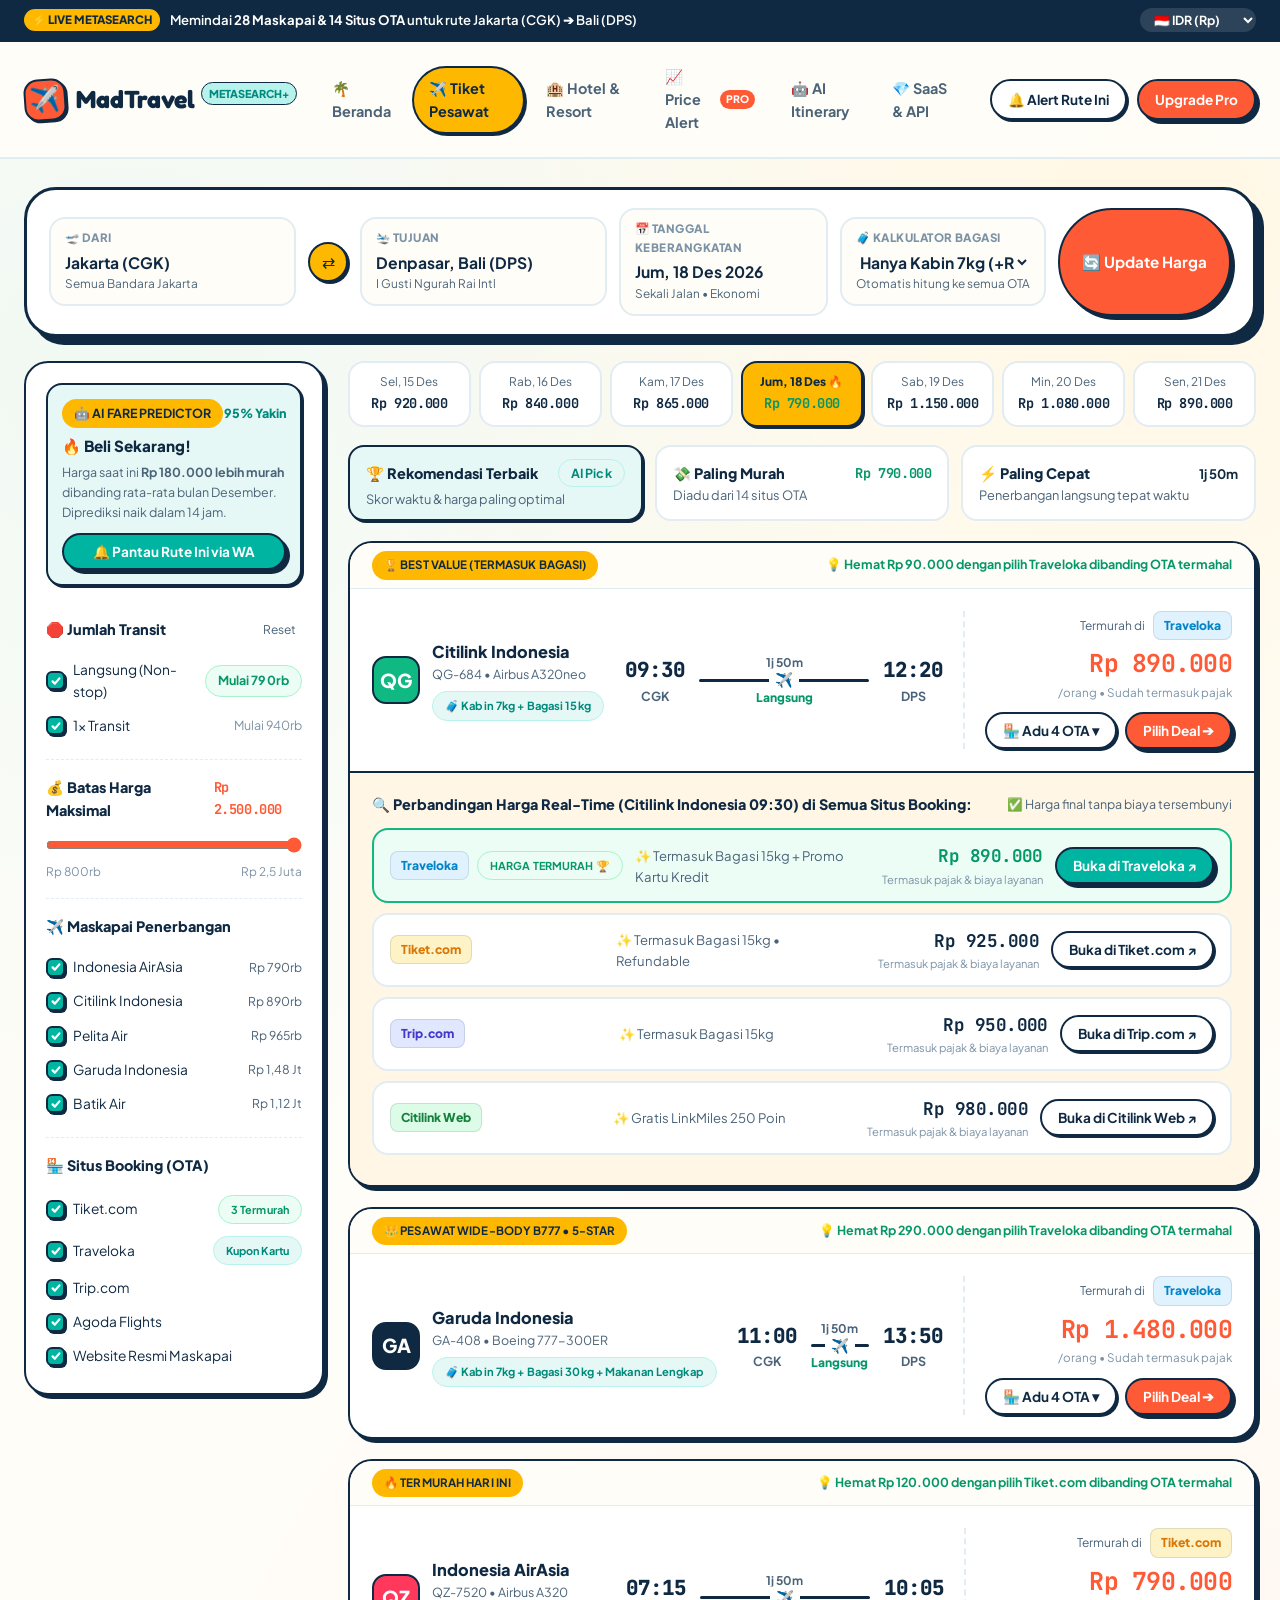
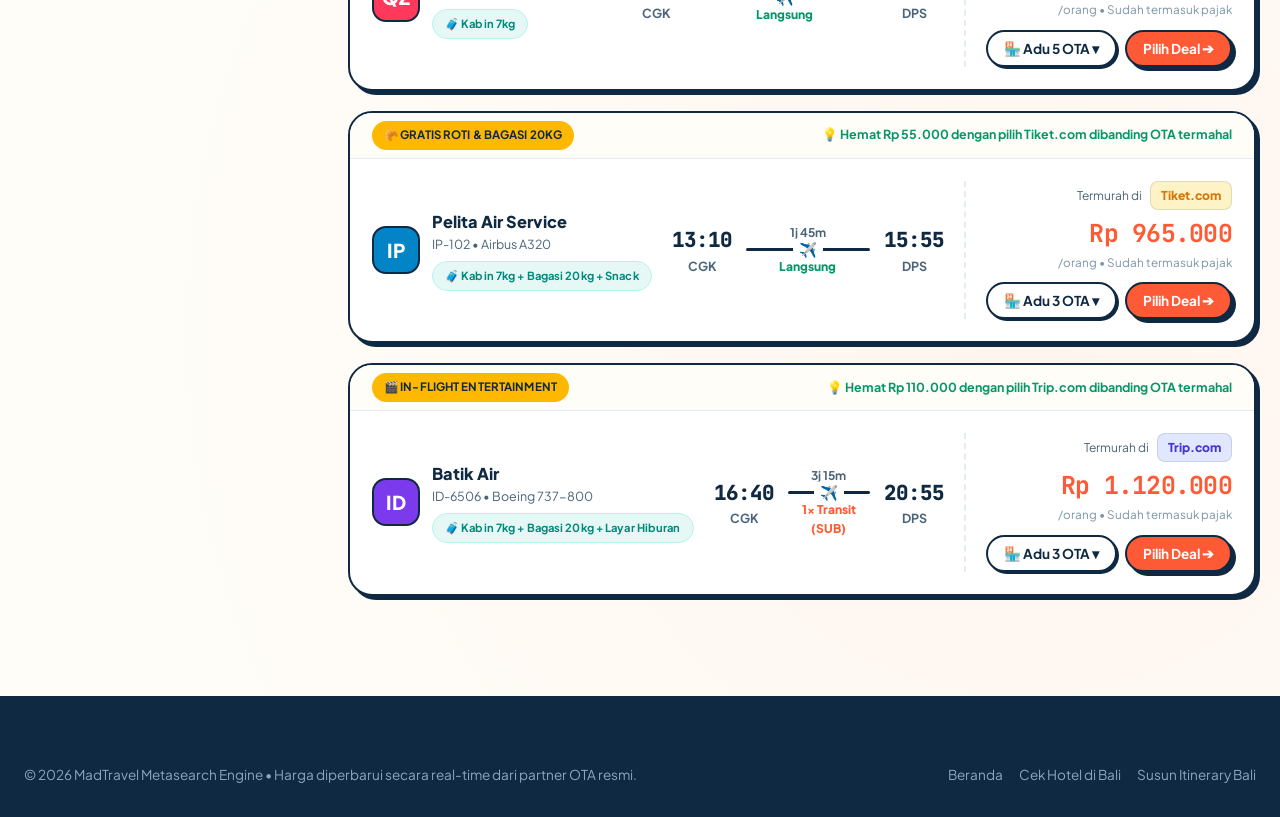
==== commit 62ca2ea1: "feat: add modular UI components, living styleguide docs, and custom form controls" ====
--- a/flights.html
+++ b/flights.html
@@ -54,9 +54,6 @@
     }
 
     .check-row input[type="checkbox"] {
-      width: 17px;
-      height: 17px;
-      accent-color: var(--coral);
       cursor: pointer;
     }
 
--- a/assets/css/style.css
+++ b/assets/css/style.css
@@ -707,6 +707,670 @@
   font-size: 0.82rem;
 }
 
+/* ==========================================================================
+   Neo-Brutalist Form Controls (Text Fields, Textarea, Select & Date Picker)
+   ========================================================================== */
+.form-group {
+  display: flex;
+  flex-direction: column;
+  gap: 6px;
+  margin-bottom: 16px;
+  width: 100%;
+}
+
+.form-label {
+  font-size: 0.82rem;
+  font-weight: 800;
+  text-transform: uppercase;
+  letter-spacing: 0.04em;
+  color: var(--text-navy);
+  display: flex;
+  align-items: center;
+  gap: 6px;
+}
+
+.form-label .req {
+  color: var(--coral);
+}
+
+.form-hint {
+  font-size: 0.76rem;
+  color: var(--text-slate);
+  margin-top: 2px;
+}
+
+.form-error-text {
+  font-size: 0.76rem;
+  color: var(--coral);
+  font-weight: 700;
+  margin-top: 2px;
+}
+
+.form-control,
+.form-input,
+.form-select,
+.form-textarea {
+  width: 100%;
+  background: var(--bg-card);
+  border: 2px solid var(--border-bold);
+  border-radius: var(--radius-md);
+  box-shadow: var(--shadow-pop-sm);
+  padding: 12px 16px;
+  font-family: var(--font-sans);
+  font-size: 0.94rem;
+  font-weight: 600;
+  color: var(--text-navy);
+  transition: var(--transition-smooth);
+}
+
+.form-control::placeholder,
+.form-input::placeholder,
+.form-textarea::placeholder {
+  color: var(--text-muted);
+  font-weight: 500;
+}
+
+.form-control:hover,
+.form-input:hover,
+.form-select:hover,
+.form-textarea:hover {
+  background: #FFFDF8;
+  border-color: var(--border-bold);
+}
+
+.form-control:focus,
+.form-input:focus,
+.form-select:focus,
+.form-textarea:focus {
+  background: #FFFFFF;
+  border-color: var(--border-bold);
+  box-shadow: var(--shadow-pop);
+  transform: translate(-1px, -1px);
+}
+
+.form-control:disabled,
+.form-input:disabled,
+.form-select:disabled,
+.form-textarea:disabled {
+  background: var(--bg-sand-alt);
+  opacity: 0.65;
+  cursor: not-allowed;
+  box-shadow: none;
+  transform: none;
+}
+
+/* Validation States */
+.form-control.is-invalid,
+.form-input.is-invalid {
+  border-color: var(--coral);
+  box-shadow: 2px 2px 0px var(--coral);
+  background: var(--bg-coral-tint);
+}
+
+.form-control.is-valid,
+.form-input.is-valid {
+  border-color: var(--lime);
+  box-shadow: 2px 2px 0px var(--lime);
+  background: var(--bg-lime-tint);
+}
+
+/* Textarea */
+.form-textarea {
+  min-height: 110px;
+  resize: vertical;
+  line-height: 1.5;
+}
+
+/* Select Dropdown (Native) */
+.form-select {
+  appearance: none;
+  -webkit-appearance: none;
+  background-image: url("data:image/svg+xml,%3Csvg viewBox='0 0 16 16' fill='none' stroke='%230F2942' stroke-width='2.5' stroke-linecap='round' stroke-linejoin='round' xmlns='http://www.w3.org/2000/svg'%3E%3Cpath d='M4 6L8 10L12 6'/%3E%3C/svg%3E");
+  background-repeat: no-repeat;
+  background-position: right 14px center;
+  background-size: 14px 14px;
+  padding-right: 40px;
+  cursor: pointer;
+}
+
+.form-select option {
+  background: var(--bg-card);
+  color: var(--text-navy);
+  padding: 8px;
+}
+
+/* ==========================================================================
+   Neo-Brutalist Custom Floating Dropdown Menu (Non-Native)
+   ========================================================================== */
+.custom-dropdown {
+  position: relative;
+  width: 100%;
+  user-select: none;
+}
+
+.custom-dropdown-btn {
+  width: 100%;
+  display: flex;
+  align-items: center;
+  justify-content: space-between;
+  background: var(--bg-card);
+  border: 2px solid var(--border-bold);
+  border-radius: var(--radius-md);
+  box-shadow: var(--shadow-pop-sm);
+  padding: 12px 16px;
+  font-family: var(--font-sans);
+  font-size: 0.94rem;
+  font-weight: 700;
+  color: var(--text-navy);
+  cursor: pointer;
+  transition: var(--transition-smooth);
+}
+
+.custom-dropdown-btn:hover {
+  background: #FFFDF8;
+  border-color: var(--border-bold);
+}
+
+.custom-dropdown.open .custom-dropdown-btn,
+.custom-dropdown-btn:focus-visible {
+  box-shadow: var(--shadow-pop);
+  transform: translate(-1px, -1px);
+  background: #FFFFFF;
+}
+
+.custom-dropdown-arrow {
+  display: inline-flex;
+  align-items: center;
+  justify-content: center;
+  transition: var(--transition);
+  color: var(--text-navy);
+  font-size: 0.8rem;
+}
+
+.custom-dropdown.open .custom-dropdown-arrow {
+  transform: rotate(180deg);
+}
+
+.custom-dropdown-menu {
+  position: absolute;
+  top: calc(100% + 8px);
+  left: 0;
+  right: 0;
+  background: var(--bg-card);
+  border: 2.5px solid var(--border-bold);
+  border-radius: var(--radius-md);
+  box-shadow: 6px 8px 0px var(--border-bold);
+  padding: 8px;
+  z-index: 100;
+  display: none;
+  flex-direction: column;
+  gap: 4px;
+  max-height: 280px;
+  overflow-y: auto;
+  animation: slideInDropdown 0.18s cubic-bezier(0.34, 1.56, 0.64, 1);
+}
+
+@keyframes slideInDropdown {
+  from {
+    opacity: 0;
+    transform: translateY(-8px) scale(0.98);
+  }
+  to {
+    opacity: 1;
+    transform: translateY(0) scale(1);
+  }
+}
+
+.custom-dropdown.open .custom-dropdown-menu {
+  display: flex;
+}
+
+/* Searchable Select Search Box & Empty State */
+.dropdown-search-wrapper {
+  padding: 4px 4px 8px;
+  border-bottom: 2px dashed var(--border-color);
+  margin-bottom: 6px;
+  position: sticky;
+  top: 0;
+  background: var(--bg-card);
+  z-index: 2;
+}
+
+.dropdown-search-input {
+  width: 100%;
+  background: var(--bg-sand);
+  border: 2px solid var(--border-bold);
+  border-radius: var(--radius-sm);
+  padding: 8px 12px;
+  font-family: var(--font-sans);
+  font-size: 0.86rem;
+  font-weight: 700;
+  color: var(--text-navy);
+  transition: var(--transition-smooth);
+}
+
+.dropdown-search-input:focus {
+  background: #FFFFFF;
+  box-shadow: var(--shadow-pop-sm);
+  border-color: var(--border-bold);
+}
+
+.dropdown-empty-state {
+  padding: 16px 12px;
+  text-align: center;
+  font-size: 0.85rem;
+  color: var(--text-muted);
+  font-weight: 700;
+  display: none;
+}
+
+.custom-dropdown-item {
+  display: flex;
+  align-items: center;
+  justify-content: space-between;
+  padding: 10px 14px;
+  border-radius: var(--radius-sm);
+  font-size: 0.9rem;
+  font-weight: 700;
+  color: var(--text-navy);
+  cursor: pointer;
+  transition: var(--transition);
+  border: 1.5px solid transparent;
+}
+
+.custom-dropdown-item:hover {
+  background: var(--bg-sunny-tint);
+  border-color: var(--sunny-dark);
+  color: var(--text-navy);
+  transform: translateX(2px);
+}
+
+.custom-dropdown-item.selected {
+  background: var(--bg-ocean-tint);
+  color: var(--turquoise-dark);
+  border-color: var(--turquoise);
+  font-weight: 800;
+}
+
+.custom-dropdown-item .item-check {
+  display: none;
+  font-weight: 800;
+  color: var(--turquoise-dark);
+}
+
+.custom-dropdown-item.selected .item-check {
+  display: inline-block;
+}
+
+/* Date Input (Native Fallback) */
+input[type="date"].form-control,
+input[type="date"].form-input {
+  cursor: pointer;
+  font-family: var(--font-sans);
+  font-weight: 700;
+}
+
+input[type="date"]::-webkit-calendar-picker-indicator {
+  cursor: pointer;
+  filter: contrast(1.2);
+  padding: 4px;
+  border-radius: 4px;
+  transition: var(--transition);
+}
+
+input[type="date"]::-webkit-calendar-picker-indicator:hover {
+  background: var(--sunny);
+}
+
+/* ==========================================================================
+   Neo-Brutalist Custom Floating Datepicker & Date Range Picker
+   ========================================================================== */
+.custom-datepicker {
+  position: relative;
+  width: 100%;
+  user-select: none;
+}
+
+.datepicker-trigger-btn {
+  width: 100%;
+  display: flex;
+  align-items: center;
+  justify-content: space-between;
+  background: var(--bg-card);
+  border: 2px solid var(--border-bold);
+  border-radius: var(--radius-md);
+  box-shadow: var(--shadow-pop-sm);
+  padding: 12px 16px;
+  font-family: var(--font-sans);
+  font-size: 0.94rem;
+  font-weight: 700;
+  color: var(--text-navy);
+  cursor: pointer;
+  transition: var(--transition-smooth);
+}
+
+.datepicker-trigger-btn:hover {
+  background: #FFFDF8;
+  border-color: var(--border-bold);
+}
+
+.custom-datepicker.open .datepicker-trigger-btn,
+.datepicker-trigger-btn:focus-visible {
+  box-shadow: var(--shadow-pop);
+  transform: translate(-1px, -1px);
+  background: #FFFFFF;
+}
+
+.datepicker-pop {
+  position: absolute;
+  top: calc(100% + 8px);
+  left: 0;
+  background: var(--bg-card);
+  border: 2.5px solid var(--border-bold);
+  border-radius: var(--radius-xl);
+  box-shadow: 6px 8px 0px var(--border-bold);
+  padding: 18px;
+  width: 320px;
+  z-index: 120;
+  display: none;
+  flex-direction: column;
+  gap: 12px;
+  animation: slideInDropdown 0.18s cubic-bezier(0.34, 1.56, 0.64, 1);
+}
+
+.custom-datepicker.open .datepicker-pop {
+  display: flex;
+}
+
+.datepicker-header {
+  display: flex;
+  align-items: center;
+  justify-content: space-between;
+  padding-bottom: 10px;
+  border-bottom: 2px dashed var(--border-color);
+}
+
+.datepicker-title {
+  font-family: var(--font-display);
+  font-size: 1.05rem;
+  font-weight: 700;
+  color: var(--text-navy);
+}
+
+.datepicker-nav-btn {
+  width: 32px;
+  height: 32px;
+  border-radius: var(--radius-sm);
+  background: var(--bg-sand);
+  border: 2px solid var(--border-bold);
+  box-shadow: var(--shadow-pop-sm);
+  display: inline-flex;
+  align-items: center;
+  justify-content: center;
+  font-weight: 800;
+  font-size: 0.82rem;
+  cursor: pointer;
+  transition: var(--transition);
+}
+
+.datepicker-nav-btn:hover {
+  background: var(--sunny);
+  transform: scale(1.08);
+}
+
+.datepicker-weekdays {
+  display: grid;
+  grid-template-columns: repeat(7, 1fr);
+  gap: 4px;
+  text-align: center;
+  font-size: 0.72rem;
+  font-weight: 800;
+  color: var(--text-muted);
+  text-transform: uppercase;
+}
+
+.datepicker-days-grid {
+  display: grid;
+  grid-template-columns: repeat(7, 1fr);
+  gap: 4px;
+}
+
+.date-cell {
+  height: 36px;
+  border-radius: 8px;
+  border: 1.5px solid transparent;
+  display: inline-flex;
+  align-items: center;
+  justify-content: center;
+  font-family: var(--font-sans);
+  font-size: 0.85rem;
+  font-weight: 700;
+  color: var(--text-navy);
+  cursor: pointer;
+  transition: var(--transition);
+  position: relative;
+}
+
+.date-cell:hover:not(.empty):not(.disabled) {
+  background: var(--bg-sunny-tint);
+  border-color: var(--sunny-dark);
+  transform: scale(1.08);
+}
+
+.date-cell.empty {
+  cursor: default;
+}
+
+.date-cell.disabled {
+  opacity: 0.35;
+  cursor: not-allowed;
+}
+
+.date-cell.today {
+  border-color: var(--border-bold);
+}
+
+.date-cell.selected,
+.date-cell.range-start,
+.date-cell.range-end {
+  background: var(--coral) !important;
+  color: #FFFFFF !important;
+  border: 2px solid var(--border-bold) !important;
+  box-shadow: 2px 2px 0px var(--border-bold);
+  font-weight: 800;
+  transform: scale(1.05);
+  z-index: 2;
+}
+
+.date-cell.range-between {
+  background: var(--bg-coral-tint);
+  color: var(--coral);
+  border-radius: 0;
+  font-weight: 800;
+}
+
+.datepicker-footer {
+  display: flex;
+  align-items: center;
+  justify-content: space-between;
+  padding-top: 10px;
+  border-top: 2px dashed var(--border-color);
+  font-size: 0.78rem;
+}
+
+.datepicker-presets {
+  display: flex;
+  gap: 6px;
+  flex-wrap: wrap;
+  margin-bottom: 6px;
+}
+
+.preset-chip {
+  padding: 3px 8px;
+  border-radius: var(--radius-pill);
+  background: var(--bg-sand);
+  border: 1.5px solid var(--border-bold);
+  font-size: 0.72rem;
+  font-weight: 800;
+  cursor: pointer;
+  transition: var(--transition);
+}
+
+.preset-chip:hover {
+  background: var(--sunny);
+  transform: scale(1.05);
+}
+
+/* Input Group with Prefix / Icon / Addon */
+.input-group {
+  display: flex;
+  align-items: stretch;
+  width: 100%;
+}
+
+.input-addon {
+  display: inline-flex;
+  align-items: center;
+  justify-content: center;
+  padding: 10px 14px;
+  background: var(--sunny);
+  color: var(--text-navy);
+  border: 2px solid var(--border-bold);
+  font-weight: 800;
+  font-size: 0.88rem;
+  flex-shrink: 0;
+}
+
+.input-addon.addon-left {
+  border-right: none;
+  border-radius: var(--radius-md) 0 0 var(--radius-md);
+  box-shadow: 0px 2px 0px var(--border-bold);
+}
+
+.input-addon.addon-right {
+  border-left: none;
+  border-radius: 0 var(--radius-md) var(--radius-md) 0;
+  box-shadow: 2px 2px 0px var(--border-bold);
+}
+
+.input-group .form-control {
+  border-radius: 0;
+}
+
+.input-group .form-control:first-child {
+  border-radius: var(--radius-md) 0 0 var(--radius-md);
+}
+
+.input-group .form-control:last-child {
+  border-radius: 0 var(--radius-md) var(--radius-md) 0;
+}
+
+.input-group:focus-within .input-addon {
+  box-shadow: var(--shadow-pop);
+}
+
+/* Radio Buttons Neo-Brutalist */
+input[type="radio"] {
+  -webkit-appearance: none;
+  appearance: none;
+  width: 20px;
+  height: 20px;
+  background-color: var(--bg-card);
+  border: 2px solid var(--border-bold);
+  border-radius: 50%;
+  box-shadow: 2px 2px 0px var(--border-bold);
+  cursor: pointer;
+  display: inline-flex;
+  align-items: center;
+  justify-content: center;
+  vertical-align: middle;
+  transition: var(--transition);
+  flex-shrink: 0;
+  margin: 0;
+  position: relative;
+}
+
+input[type="radio"]:hover {
+  transform: translate(-1px, -1px);
+  box-shadow: 3px 3px 0px var(--border-bold);
+  background-color: var(--bg-sunny-tint);
+}
+
+input[type="radio"]:checked {
+  border-color: var(--border-bold);
+  background-color: var(--bg-card);
+}
+
+input[type="radio"]:checked::after {
+  content: '';
+  width: 10px;
+  height: 10px;
+  border-radius: 50%;
+  background: var(--coral);
+}
+
+/* ==========================================================================
+   Neo-Brutalist Custom Checkboxes & OTA Filter Pills
+   ========================================================================== */
+input[type="checkbox"] {
+  -webkit-appearance: none;
+  appearance: none;
+  width: 19px;
+  height: 19px;
+  background-color: var(--bg-card);
+  border: 2px solid var(--border-bold);
+  border-radius: 6px;
+  box-shadow: 2px 2px 0px var(--border-bold);
+  cursor: pointer;
+  display: inline-flex;
+  align-items: center;
+  justify-content: center;
+  vertical-align: middle;
+  transition: var(--transition);
+  flex-shrink: 0;
+  position: relative;
+  margin: 0;
+}
+
+input[type="checkbox"]:hover {
+  transform: translate(-1px, -1px);
+  box-shadow: 3px 3px 0px var(--border-bold);
+  background-color: var(--bg-sunny-tint);
+}
+
+input[type="checkbox"]:active {
+  transform: translate(1px, 1px);
+  box-shadow: 0px 0px 0px var(--border-bold);
+}
+
+input[type="checkbox"]:checked {
+  background-color: var(--turquoise);
+  background-image: url("data:image/svg+xml,%3Csvg viewBox='0 0 16 16' fill='none' stroke='%23ffffff' stroke-width='3' stroke-linecap='round' stroke-linejoin='round' xmlns='http://www.w3.org/2000/svg'%3E%3Cpath d='M3.5 8.5L6.5 11.5L12.5 4.5'/%3E%3C/svg%3E");
+  background-position: center;
+  background-repeat: no-repeat;
+  background-size: 12px 12px;
+  border-color: var(--border-bold);
+}
+
+input[type="checkbox"]:focus-visible {
+  outline: 2px dashed var(--coral);
+  outline-offset: 2px;
+}
+
+/* Checkbox Color Modifiers */
+input[type="checkbox"].check-coral:checked {
+  background-color: var(--coral);
+}
+
+input[type="checkbox"].check-lime:checked {
+  background-color: var(--lime);
+}
+
+input[type="checkbox"].check-sunny:checked {
+  background-color: var(--sunny);
+  background-image: url("data:image/svg+xml,%3Csvg viewBox='0 0 16 16' fill='none' stroke='%230F2942' stroke-width='3' stroke-linecap='round' stroke-linejoin='round' xmlns='http://www.w3.org/2000/svg'%3E%3Cpath d='M3.5 8.5L6.5 11.5L12.5 4.5'/%3E%3C/svg%3E");
+}
+
 .ota-pills {
   display: flex;
   align-items: center;
@@ -717,19 +1381,36 @@
 .ota-check-pill {
   display: inline-flex;
   align-items: center;
-  gap: 6px;
-  padding: 4px 11px;
+  gap: 8px;
+  padding: 5px 12px;
   border-radius: var(--radius-pill);
-  background: var(--bg-sand-alt);
-  border: 1.5px solid var(--border-color);
-  font-weight: 700;
-  font-size: 0.78rem;
+  background: var(--bg-card);
+  border: 2px solid var(--border-bold);
+  box-shadow: var(--shadow-pop-sm);
+  font-weight: 700;
+  font-size: 0.8rem;
+  color: var(--text-navy);
   cursor: pointer;
   user-select: none;
-}
-
-.ota-check-pill input {
-  accent-color: var(--turquoise);
+  transition: var(--transition);
+}
+
+.ota-check-pill:hover {
+  transform: translateY(-2px);
+  box-shadow: var(--shadow-pop);
+  background: var(--bg-sand-alt);
+}
+
+.ota-check-pill:has(input:checked) {
+  background: var(--bg-ocean-tint);
+  border-color: var(--border-bold);
+}
+
+.ota-check-pill input[type="checkbox"] {
+  width: 17px;
+  height: 17px;
+  border-radius: 5px;
+  box-shadow: 1.5px 1.5px 0px var(--border-bold);
 }
 
 .ota-dot {
